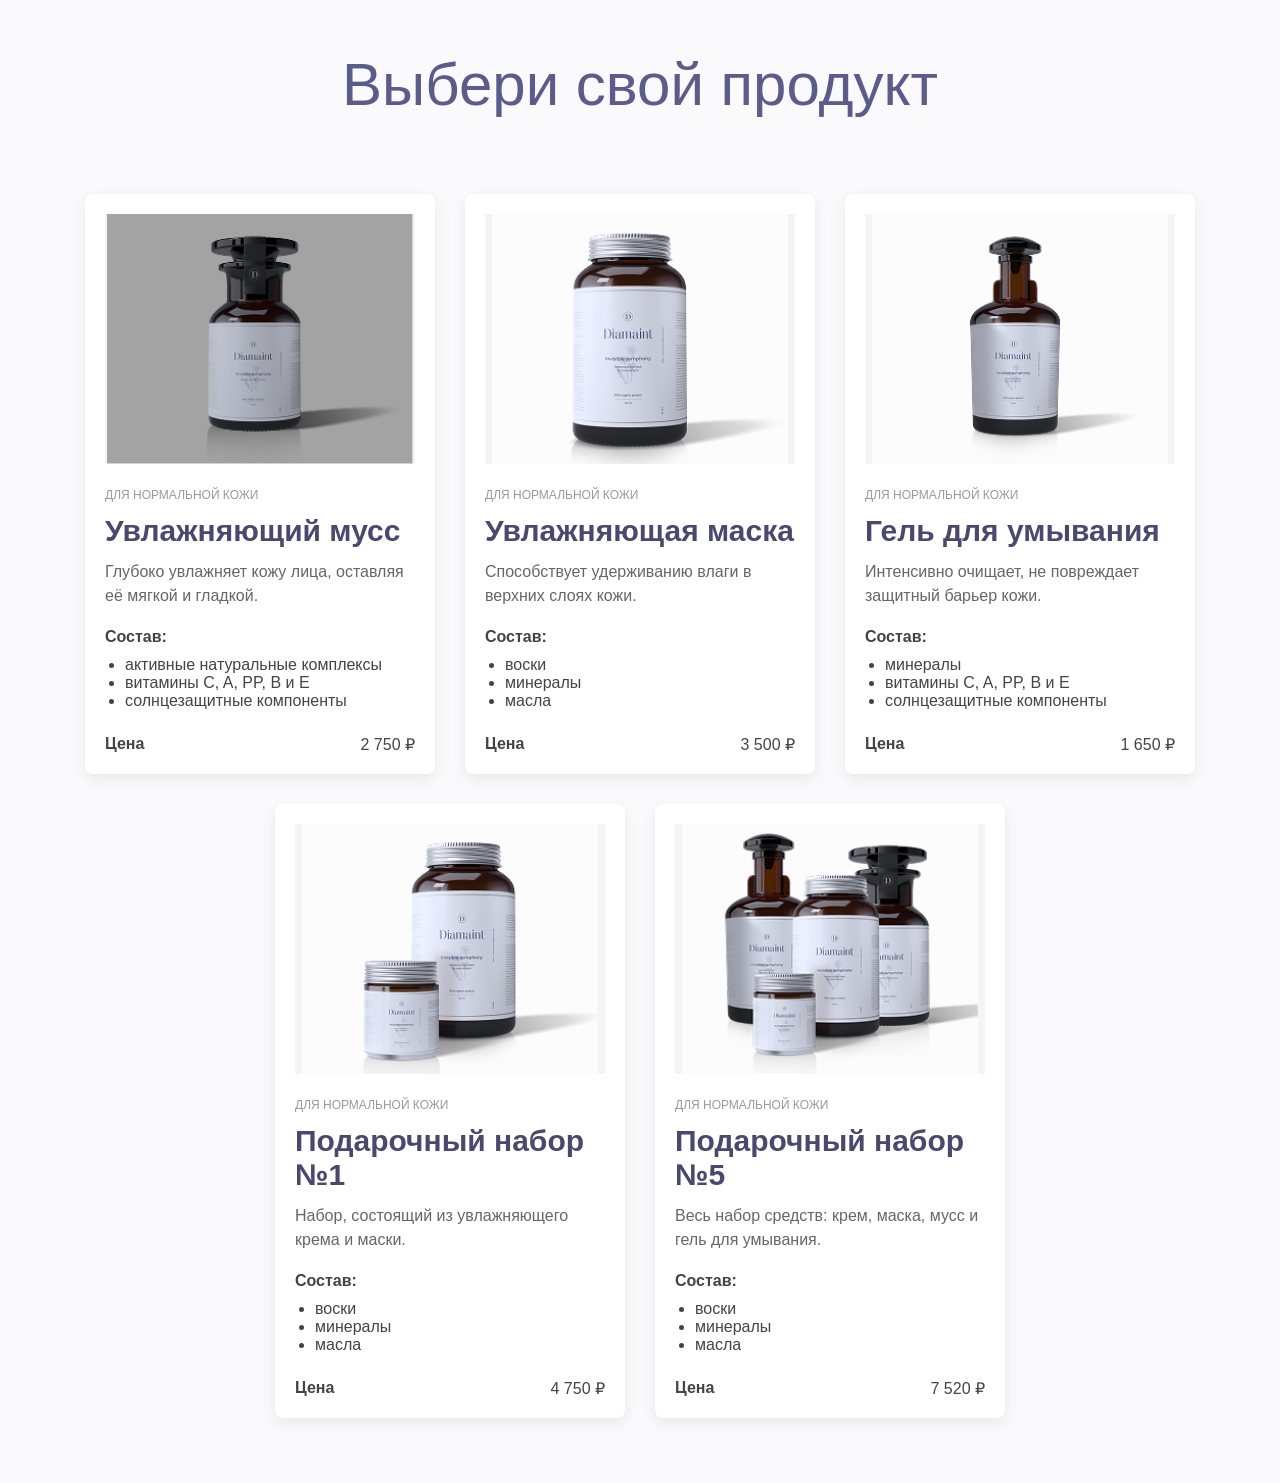
==== index.html @ f71fa983 "сверстал и стилизовал все карточки" ====
<!DOCTYPE html>
<html lang="ru">
<head>
    <meta charset="UTF-8">
    <meta name="viewport" content="width=device-width, initial-scale=1.0">
    <title>Каталог продуктов</title>
    <link rel="stylesheet" href="style.css">

</head>
<body>

<div class="catalog">

<h1>Выбери свой продукт</h1>

<div class="products">

<div class="product product-mousse">

<img src="img\mousse.jpg">

<p class="skin">Для нормальной кожи</p>

<h2>Увлажняющий мусс</h2>

<p class="description">
Глубоко увлажняет кожу лица, оставляя её мягкой и гладкой.
</p>

<div class="ingredients">
<b>Состав:</b>

<ul>
<li>активные натуральные комплексы</li>
<li>витамины C, A, PP, B и E</li>
<li>солнцезащитные компоненты</li>
</ul>

</div>

<div class="price">
<b>Цена</b>
<span>2 750 &#8381;</span>
</div>

</div>

<div class="product product-mask">

<img src="img\mask.png">

<p class="skin">Для нормальной кожи</p>

<h2>Увлажняющая маска</h2>

<p class="description">
Способствует удерживанию влаги в верхних слоях кожи.
</p>

<div class="ingredients">
<b>Состав:</b>

<ul>
<li>воски</li>
<li>минералы</li>
<li>масла</li>
</ul>

</div>

<div class="price">
<b>Цена</b>
<span>3 500 &#8381;</span>
</div>

</div>

<div class="product product-gel">

<img src="img\gel.png">

<p class="skin">Для нормальной кожи</p>

<h2>Гель для умывания</h2>

<p class="description">
Интенсивно очищает, не повреждает защитный барьер кожи.
</p>

<div class="ingredients">
<b>Состав:</b>

<ul>
<li>минералы</li>
<li>витамины C, A, PP, B и E</li>
<li>солнцезащитные компоненты</li>
</ul>

</div>

<div class="price">
<b>Цена</b>
<span>1 650 &#8381;</span>
</div>

</div>

<div class="product gift-set-1">

<img src="img\gift-set1.png">

<p class="skin">Для нормальной кожи</p>

<h2>Подарочный набор №1</h2>

<p class="description">
Набор, состоящий из увлажняющего крема и маски.
</p>

<div class="ingredients">
<b>Состав:</b>

<ul>
<li>воски</li>
<li>минералы</li>
<li>масла</li>
</ul>

</div>

<div class="price">
<b>Цена</b>
<span>4 750 &#8381;</span>
</div>

</div>

<div class="product gift-set-5">

<img src="img\gift-set5.png">

<p class="skin">Для нормальной кожи</p>

<h2>Подарочный набор №5</h2>

<p class="description">
Весь набор средств: крем, маска, мусс и гель для умывания.
</p>

<div class="ingredients">
<b>Состав:</b>

<ul>
<li>воски</li>
<li>минералы</li>
<li>масла</li>
</ul>

</div>

<div class="price">
<b>Цена</b>
<span>7 520 &#8381;</span>
</div>

</div>

</div>

</div>
---- style.css ----
*{
    margin:0;
    padding:0;
    box-sizing:border-box;
}

body{
    font-family:Arial, sans-serif;
    background:#faf9fc;
    color:#444;
}

.catalog{
    width:1200px;
    margin:50px auto;
    text-align:center;
}

.catalog h1{
    font-size:60px;
    color:#5b5b8c;
    font-weight:300;
    margin-bottom:60px;
}

.products{
    font-size:0;
}

.product{
    width:350px;
    display:inline-block;
    vertical-align:top;
    margin:15px;
    padding:20px;
    background:white;
    border-radius:8px;
    box-shadow:0 5px 15px rgba(0,0,0,.08);
    text-align:left;
    font-size:16px;
}

.product img{
    width:100%;
    height:250px;
    object-fit:contain;
    background:#f4f4f4;
}

.skin{
    margin-top:20px;
    font-size:12px;
    color:#999;
    text-transform:uppercase;
}

.product h2{
    margin:12px 0;
    color:#494970;
    font-size:30px;
}

.description{
    color:#666;
    line-height:24px;
}

.ingredients{
    margin-top:20px;
}

.ingredients ul{
    margin-left:20px;
    margin-top:10px;
}

.price{
    margin-top:25px;
}

.price span{
    float:right;
}
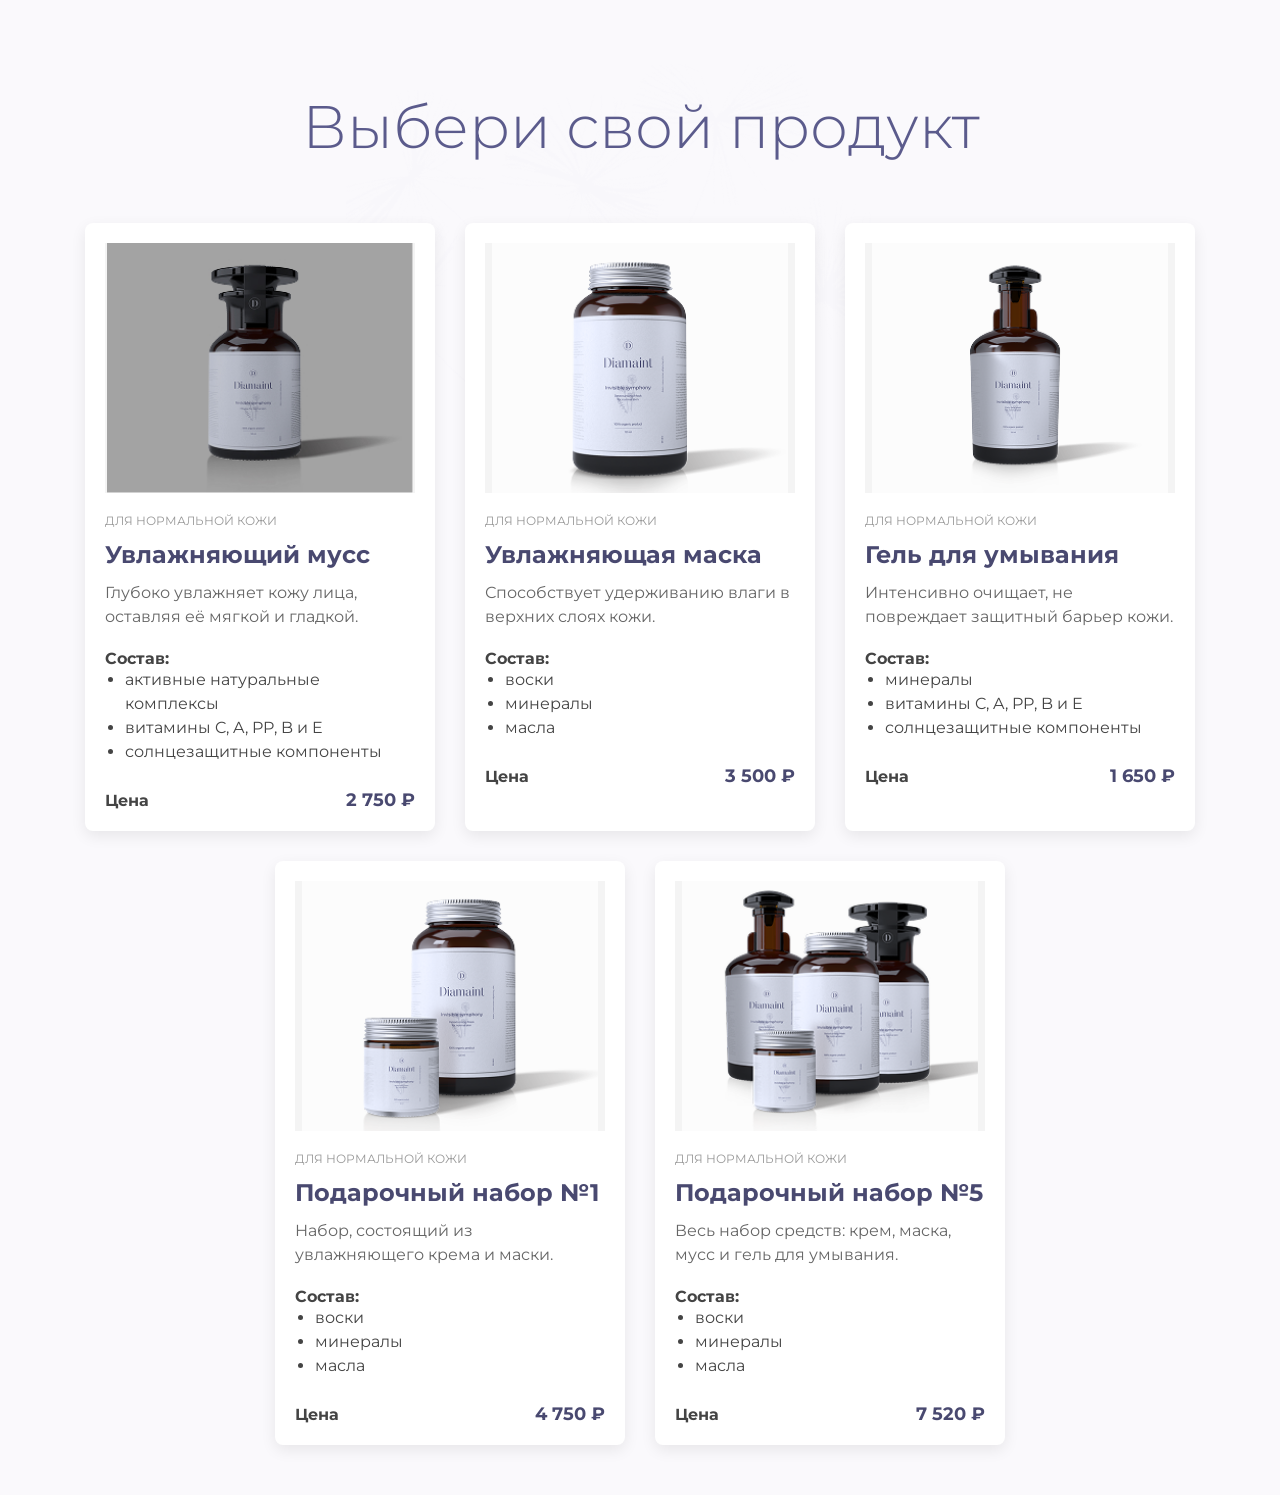
==== commit 8a5abf47: "Add flex layout and background" ====
--- a/index.html
+++ b/index.html
@@ -1,170 +1,149 @@
 <!DOCTYPE html>
 <html lang="ru">
 <head>
-    <meta charset="UTF-8">
-    <meta name="viewport" content="width=device-width, initial-scale=1.0">
-    <title>Каталог продуктов</title>
-    <link rel="stylesheet" href="style.css">
-
+  <meta charset="UTF-8">
+  <meta name="viewport" content="width=device-width, initial-scale=1.0">
+  <title>Каталог продуктов</title>
+  <link rel="stylesheet" href="style.css">
+  <link rel="preconnect" href="https://fonts.googleapis.com">
+  <link rel="preconnect" href="https://gstatic.com" crossorigin>
+  <link href="https://fonts.googleapis.com/css2?family=Montserrat:wght@400;500;700&display=swap" rel="stylesheet">
 </head>
 <body>
+  <div class="catalog">
+    <h1>Выбери свой продукт</h1>
 
-<div class="catalog">
+    <div class="products">
+      <div class="product product-mousse">
+        <img src="img/mousse.jpg" alt="Увлажняющий мусс">
 
-<h1>Выбери свой продукт</h1>
+        <p class="skin">Для нормальной кожи</p>
 
-<div class="products">
+        <h2>Увлажняющий мусс</h2>
 
-<div class="product product-mousse">
+        <p class="description">
+          Глубоко увлажняет кожу лица, оставляя её мягкой и гладкой.
+        </p>
 
-<img src="img\mousse.jpg">
+        <div class="ingredients">
+          <b>Состав:</b>
+          <ul>
+            <li>активные натуральные комплексы</li>
+            <li>витамины C, A, PP, B и E</li>
+            <li>солнцезащитные компоненты</li>
+          </ul>
+        </div>
 
-<p class="skin">Для нормальной кожи</p>
+        <div class="price">
+          <b>Цена</b>
+          <span>2 750 &#8381;</span>
+        </div>
+      </div>
 
-<h2>Увлажняющий мусс</h2>
+      <div class="product product-mask">
+        <img src="img/mask.png" alt="Увлажняющая маска">
 
-<p class="description">
-Глубоко увлажняет кожу лица, оставляя её мягкой и гладкой.
-</p>
+        <p class="skin">Для нормальной кожи</p>
 
-<div class="ingredients">
-<b>Состав:</b>
+        <h2>Увлажняющая маска</h2>
 
-<ul>
-<li>активные натуральные комплексы</li>
-<li>витамины C, A, PP, B и E</li>
-<li>солнцезащитные компоненты</li>
-</ul>
+        <p class="description">
+          Способствует удерживанию влаги в верхних слоях кожи.
+        </p>
 
-</div>
+        <div class="ingredients">
+          <b>Состав:</b>
+          <ul>
+            <li>воски</li>
+            <li>минералы</li>
+            <li>масла</li>
+          </ul>
+        </div>
 
-<div class="price">
-<b>Цена</b>
-<span>2 750 &#8381;</span>
-</div>
+        <div class="price">
+          <b>Цена</b>
+          <span>3 500 &#8381;</span>
+        </div>
+      </div>
 
-</div>
+      <div class="product product-gel">
+        <img src="img/gel.png" alt="Гель для умывания">
 
-<div class="product product-mask">
+        <p class="skin">Для нормальной кожи</p>
 
-<img src="img\mask.png">
+        <h2>Гель для умывания</h2>
 
-<p class="skin">Для нормальной кожи</p>
+        <p class="description">
+          Интенсивно очищает, не повреждает защитный барьер кожи.
+        </p>
 
-<h2>Увлажняющая маска</h2>
+        <div class="ingredients">
+          <b>Состав:</b>
+          <ul>
+            <li>минералы</li>
+            <li>витамины C, A, PP, B и E</li>
+            <li>солнцезащитные компоненты</li>
+          </ul>
+        </div>
 
-<p class="description">
-Способствует удерживанию влаги в верхних слоях кожи.
-</p>
+        <div class="price">
+          <b>Цена</b>
+          <span>1 650 &#8381;</span>
+        </div>
+      </div>
 
-<div class="ingredients">
-<b>Состав:</b>
+      <div class="product gift-set-1">
+        <img src="img/gift-set1.png" alt="Подарочный набор №1">
 
-<ul>
-<li>воски</li>
-<li>минералы</li>
-<li>масла</li>
-</ul>
+        <p class="skin">Для нормальной кожи</p>
 
-</div>
+        <h2>Подарочный набор №1</h2>
 
-<div class="price">
-<b>Цена</b>
-<span>3 500 &#8381;</span>
-</div>
+        <p class="description">
+          Набор, состоящий из увлажняющего крема и маски.
+        </p>
 
-</div>
+        <div class="ingredients">
+          <b>Состав:</b>
+          <ul>
+            <li>воски</li>
+            <li>минералы</li>
+            <li>масла</li>
+          </ul>
+        </div>
 
-<div class="product product-gel">
+        <div class="price">
+          <b>Цена</b>
+          <span>4 750 &#8381;</span>
+        </div>
+      </div>
 
-<img src="img\gel.png">
+      <div class="product gift-set-5">
+        <img src="img/gift-set5.png" alt="Подарочный набор №5">
 
-<p class="skin">Для нормальной кожи</p>
+        <p class="skin">Для нормальной кожи</p>
 
-<h2>Гель для умывания</h2>
+        <h2>Подарочный набор №5</h2>
 
-<p class="description">
-Интенсивно очищает, не повреждает защитный барьер кожи.
-</p>
+        <p class="description">
+          Весь набор средств: крем, маска, мусс и гель для умывания.
+        </p>
 
-<div class="ingredients">
-<b>Состав:</b>
+        <div class="ingredients">
+          <b>Состав:</b>
+          <ul>
+            <li>воски</li>
+            <li>минералы</li>
+            <li>масла</li>
+          </ul>
+        </div>
 
-<ul>
-<li>минералы</li>
-<li>витамины C, A, PP, B и E</li>
-<li>солнцезащитные компоненты</li>
-</ul>
-
-</div>
-
-<div class="price">
-<b>Цена</b>
-<span>1 650 &#8381;</span>
-</div>
-
-</div>
-
-<div class="product gift-set-1">
-
-<img src="img\gift-set1.png">
-
-<p class="skin">Для нормальной кожи</p>
-
-<h2>Подарочный набор №1</h2>
-
-<p class="description">
-Набор, состоящий из увлажняющего крема и маски.
-</p>
-
-<div class="ingredients">
-<b>Состав:</b>
-
-<ul>
-<li>воски</li>
-<li>минералы</li>
-<li>масла</li>
-</ul>
-
-</div>
-
-<div class="price">
-<b>Цена</b>
-<span>4 750 &#8381;</span>
-</div>
-
-</div>
-
-<div class="product gift-set-5">
-
-<img src="img\gift-set5.png">
-
-<p class="skin">Для нормальной кожи</p>
-
-<h2>Подарочный набор №5</h2>
-
-<p class="description">
-Весь набор средств: крем, маска, мусс и гель для умывания.
-</p>
-
-<div class="ingredients">
-<b>Состав:</b>
-
-<ul>
-<li>воски</li>
-<li>минералы</li>
-<li>масла</li>
-</ul>
-
-</div>
-
-<div class="price">
-<b>Цена</b>
-<span>7 520 &#8381;</span>
-</div>
-
-</div>
-
-</div>
-
-</div>+        <div class="price">
+          <b>Цена</b>
+          <span>7 520 &#8381;</span>
+        </div>
+      </div>
+    </div>
+  </div>
+</body>
+</html>
--- a/style.css
+++ b/style.css
@@ -1,85 +1,116 @@
-*{
-    margin:0;
-    padding:0;
-    box-sizing:border-box;
+* {
+  margin: 0;
+  padding: 0;
+  box-sizing: border-box;
 }
 
-body{
-    font-family:Arial, sans-serif;
-    background:#faf9fc;
-    color:#444;
+body {
+  font-family: "Montserrat", sans-serif;
+  background: #faf9fc;
+  color: #444;
 }
 
-.catalog{
-    width:1200px;
-    margin:50px auto;
-    text-align:center;
+.catalog {
+  width: 1200px;
+  margin: 50px auto;
+  padding-top: 40px;
+  text-align: center;
+  position: relative;
 }
 
-.catalog h1{
-    font-size:60px;
-    color:#5b5b8c;
-    font-weight:300;
-    margin-bottom:60px;
+.catalog::before {
+  content: "";
+  position: absolute;
+  top: -20px;
+  left: 50%;
+  transform: translateX(-50%);
+  width: 760px;
+  height: 520px;
+  background: url("img/background-flowers.png") no-repeat center;
+  background-size: contain;
+  opacity: 0.12;
+  z-index: -1;
 }
 
-.products{
-    font-size:0;
+.catalog h1 {
+  margin-bottom: 60px;
+  color: #5b5b8c;
+  font-size: 60px;
+  color: #5b5b8c;
+  font-weight: 300;
+  margin-bottom: 60px;
 }
 
-.product{
-    width:350px;
-    display:inline-block;
-    vertical-align:top;
-    margin:15px;
-    padding:20px;
-    background:white;
-    border-radius:8px;
-    box-shadow:0 5px 15px rgba(0,0,0,.08);
-    text-align:left;
-    font-size:16px;
+.products {
+  display: flex;
+  flex-wrap: wrap;
+  justify-content: center;
+  gap: 30px;
 }
 
-.product img{
-    width:100%;
-    height:250px;
-    object-fit:contain;
-    background:#f4f4f4;
+.product {
+  width: 350px;
+  padding: 20px;
+  background: #fff;
+  border-radius: 8px;
+  box-shadow: 0 5px 15px rgba(0, 0, 0, 0.08);
+  text-align: left;
 }
 
-.skin{
-    margin-top:20px;
-    font-size:12px;
-    color:#999;
-    text-transform:uppercase;
+.product img {
+  display: block;
+  width: 100%;
+  height: 250px;
+  object-fit: contain;
+  background: #f4f4f4;
 }
 
-.product h2{
-    margin:12px 0;
-    color:#494970;
-    font-size:30px;
+.skin {
+  margin-top: 20px;
+  color: #999;
+  font-size: 12px;
+  text-transform: uppercase;
 }
 
-.description{
-    color:#666;
-    line-height:24px;
+.product h2 {
+  margin: 12px 0;
+  color: #494970;
+  font-size: 24px;
 }
 
-.ingredients{
-    margin-top:20px;
+.description {
+  color: #666;
+  line-height: 24px;
 }
 
-.ingredients ul{
-    margin-left:20px;
-    margin-top:10px;
+.ingredients {
+  margin-top: 20px;
 }
 
-.price{
-    margin-top:25px;
+.ingredients p {
+  margin-bottom: 10px;
+  font-weight: bold;
 }
 
-.price span{
-    float:right;
+.ingredients ul {
+  margin-left: 20px;
+  line-height: 24px;
 }
 
+.price {
+  display: flex;
+  justify-content: space-between;
+  align-items: center;
+  margin-top: 25px;
+}
 
+.price strong {
+  color: #494970;
+  font-size: 18px;
+}
+
+.price span {
+  color: #494970;
+  font-size: 18px;
+  font-weight: bold;
+}
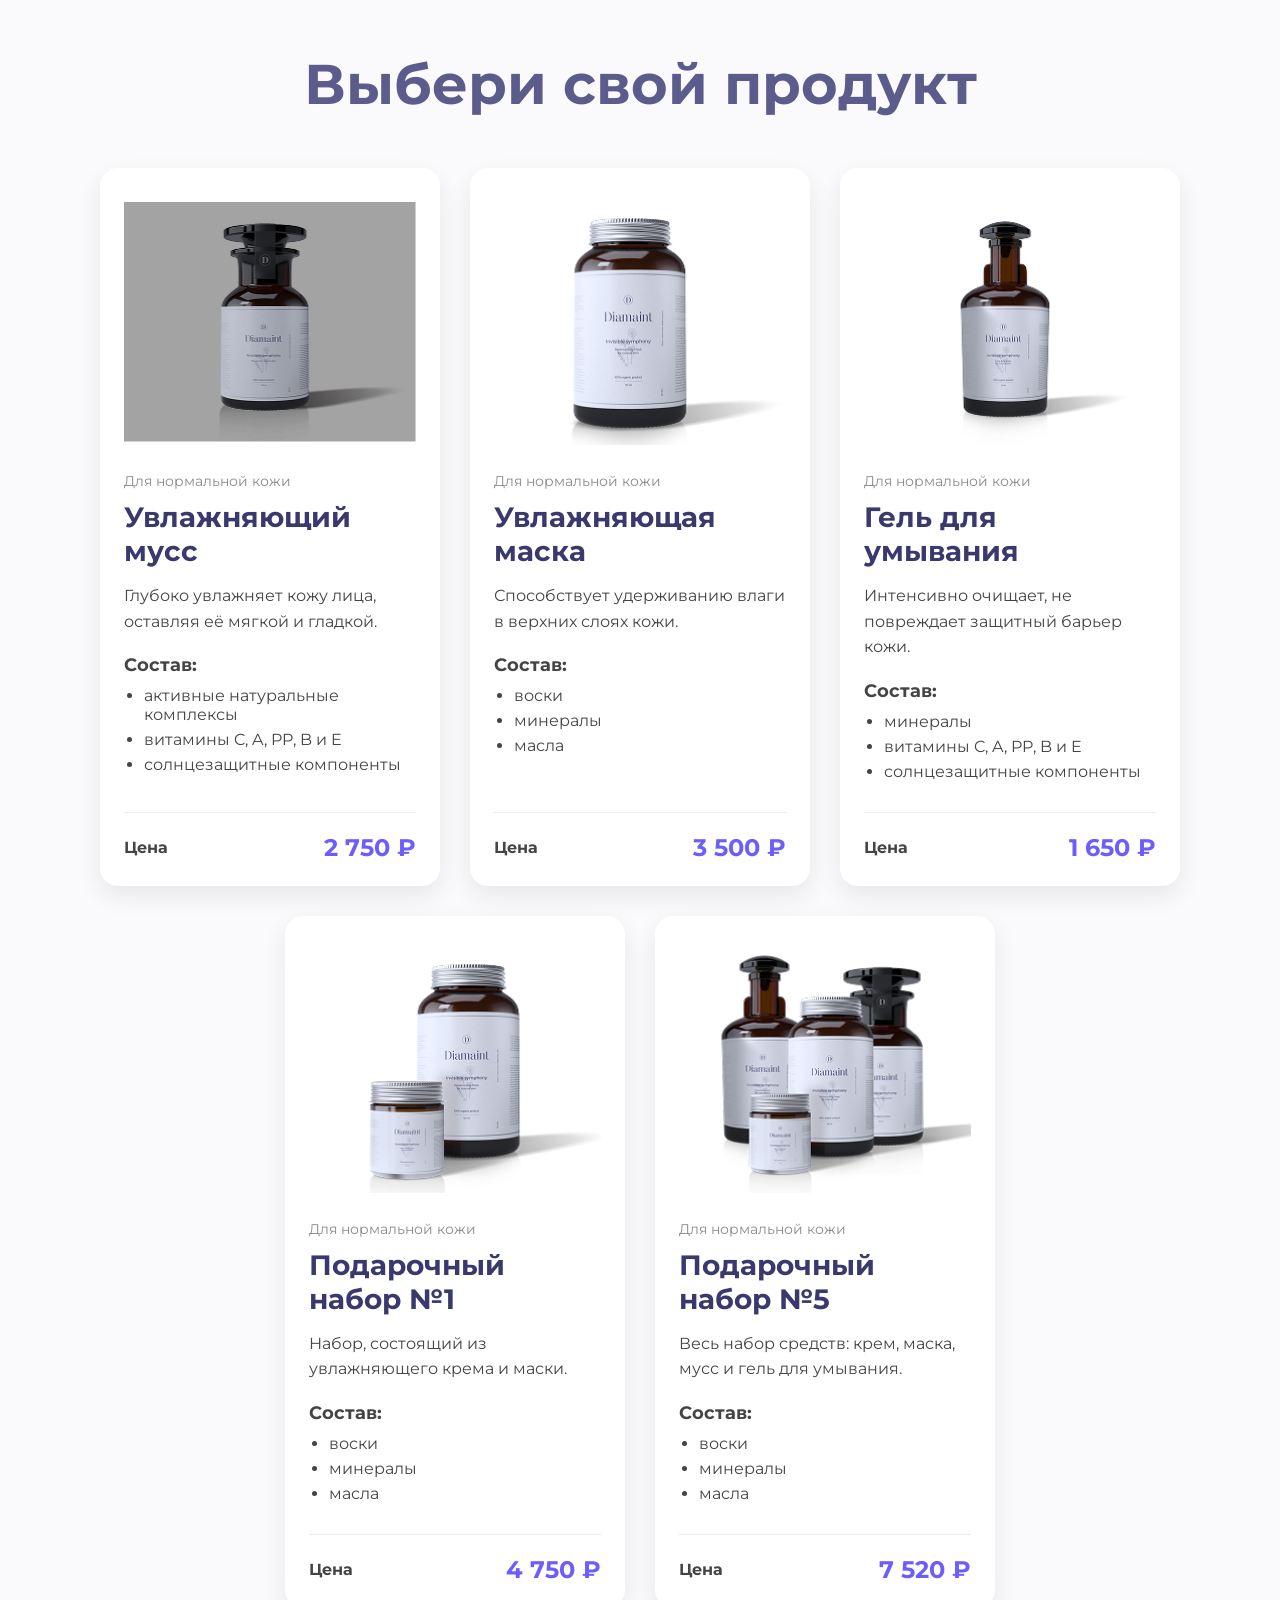
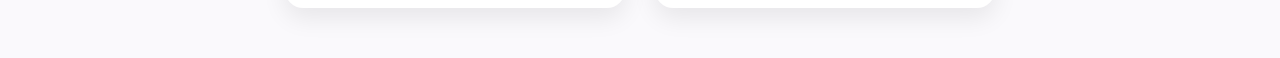
==== commit cfc49364: "applied the BEM system" ====
--- a/index.html
+++ b/index.html
@@ -4,146 +4,157 @@
   <meta charset="UTF-8">
   <meta name="viewport" content="width=device-width, initial-scale=1.0">
   <title>Каталог продуктов</title>
+
   <link rel="stylesheet" href="style.css">
+
   <link rel="preconnect" href="https://fonts.googleapis.com">
-  <link rel="preconnect" href="https://gstatic.com" crossorigin>
+  <link rel="preconnect" href="https://fonts.gstatic.com" crossorigin>
+
   <link href="https://fonts.googleapis.com/css2?family=Montserrat:wght@400;500;700&display=swap" rel="stylesheet">
 </head>
+
 <body>
-  <div class="catalog">
-    <h1>Выбери свой продукт</h1>
+  <section class="catalog">
+    <h1 class="catalog__title">Выбери свой продукт</h1>
 
-    <div class="products">
-      <div class="product product-mousse">
-        <img src="img/mousse.jpg" alt="Увлажняющий мусс">
+    <div class="catalog__products">
 
-        <p class="skin">Для нормальной кожи</p>
+      <article class="product product--mousse">
+        <img class="product__image" src="img/mousse.jpg" alt="Увлажняющий мусс">
 
-        <h2>Увлажняющий мусс</h2>
+        <p class="product__skin">Для нормальной кожи</p>
 
-        <p class="description">
+        <h2 class="product__title">Увлажняющий мусс</h2>
+
+        <p class="product__description">
           Глубоко увлажняет кожу лица, оставляя её мягкой и гладкой.
         </p>
 
-        <div class="ingredients">
-          <b>Состав:</b>
-          <ul>
-            <li>активные натуральные комплексы</li>
-            <li>витамины C, A, PP, B и E</li>
-            <li>солнцезащитные компоненты</li>
+        <div class="product__ingredients">
+          <h3 class="product__ingredients-title">Состав:</h3>
+
+          <ul class="product__ingredients-list">
+            <li class="product__ingredients-item">активные натуральные комплексы</li>
+            <li class="product__ingredients-item">витамины C, A, PP, B и E</li>
+            <li class="product__ingredients-item">солнцезащитные компоненты</li>
           </ul>
         </div>
 
-        <div class="price">
-          <b>Цена</b>
-          <span>2 750 &#8381;</span>
+        <div class="product__price">
+          <span class="product__price-title">Цена</span>
+          <span class="product__price-value">2 750 &#8381;</span>
         </div>
-      </div>
+      </article>
 
-      <div class="product product-mask">
-        <img src="img/mask.png" alt="Увлажняющая маска">
+      <article class="product product--mask">
+        <img class="product__image" src="img/mask.png" alt="Увлажняющая маска">
 
-        <p class="skin">Для нормальной кожи</p>
+        <p class="product__skin">Для нормальной кожи</p>
 
-        <h2>Увлажняющая маска</h2>
+        <h2 class="product__title">Увлажняющая маска</h2>
 
-        <p class="description">
+        <p class="product__description">
           Способствует удерживанию влаги в верхних слоях кожи.
         </p>
 
-        <div class="ingredients">
-          <b>Состав:</b>
-          <ul>
-            <li>воски</li>
-            <li>минералы</li>
-            <li>масла</li>
+        <div class="product__ingredients">
+          <h3 class="product__ingredients-title">Состав:</h3>
+
+          <ul class="product__ingredients-list">
+            <li class="product__ingredients-item">воски</li>
+            <li class="product__ingredients-item">минералы</li>
+            <li class="product__ingredients-item">масла</li>
           </ul>
         </div>
 
-        <div class="price">
-          <b>Цена</b>
-          <span>3 500 &#8381;</span>
+        <div class="product__price">
+          <span class="product__price-title">Цена</span>
+          <span class="product__price-value">3 500 &#8381;</span>
         </div>
-      </div>
+      </article>
 
-      <div class="product product-gel">
-        <img src="img/gel.png" alt="Гель для умывания">
+      <article class="product product--gel">
+        <img class="product__image" src="img/gel.png" alt="Гель для умывания">
 
-        <p class="skin">Для нормальной кожи</p>
+        <p class="product__skin">Для нормальной кожи</p>
 
-        <h2>Гель для умывания</h2>
+        <h2 class="product__title">Гель для умывания</h2>
 
-        <p class="description">
+        <p class="product__description">
           Интенсивно очищает, не повреждает защитный барьер кожи.
         </p>
 
-        <div class="ingredients">
-          <b>Состав:</b>
-          <ul>
-            <li>минералы</li>
-            <li>витамины C, A, PP, B и E</li>
-            <li>солнцезащитные компоненты</li>
+        <div class="product__ingredients">
+          <h3 class="product__ingredients-title">Состав:</h3>
+
+          <ul class="product__ingredients-list">
+            <li class="product__ingredients-item">минералы</li>
+            <li class="product__ingredients-item">витамины C, A, PP, B и E</li>
+            <li class="product__ingredients-item">солнцезащитные компоненты</li>
           </ul>
         </div>
 
-        <div class="price">
-          <b>Цена</b>
-          <span>1 650 &#8381;</span>
+        <div class="product__price">
+          <span class="product__price-title">Цена</span>
+          <span class="product__price-value">1 650 &#8381;</span>
         </div>
-      </div>
+      </article>
 
-      <div class="product gift-set-1">
-        <img src="img/gift-set1.png" alt="Подарочный набор №1">
+      <article class="product product--gift-set-1">
+        <img class="product__image" src="img/gift-set1.png" alt="Подарочный набор №1">
 
-        <p class="skin">Для нормальной кожи</p>
+        <p class="product__skin">Для нормальной кожи</p>
 
-        <h2>Подарочный набор №1</h2>
+        <h2 class="product__title">Подарочный набор №1</h2>
 
-        <p class="description">
+        <p class="product__description">
           Набор, состоящий из увлажняющего крема и маски.
         </p>
 
-        <div class="ingredients">
-          <b>Состав:</b>
-          <ul>
-            <li>воски</li>
-            <li>минералы</li>
-            <li>масла</li>
+        <div class="product__ingredients">
+          <h3 class="product__ingredients-title">Состав:</h3>
+
+          <ul class="product__ingredients-list">
+            <li class="product__ingredients-item">воски</li>
+            <li class="product__ingredients-item">минералы</li>
+            <li class="product__ingredients-item">масла</li>
           </ul>
         </div>
 
-        <div class="price">
-          <b>Цена</b>
-          <span>4 750 &#8381;</span>
+        <div class="product__price">
+          <span class="product__price-title">Цена</span>
+          <span class="product__price-value">4 750 &#8381;</span>
         </div>
-      </div>
+      </article>
 
-      <div class="product gift-set-5">
-        <img src="img/gift-set5.png" alt="Подарочный набор №5">
+      <article class="product product--gift-set-5">
+        <img class="product__image" src="img/gift-set5.png" alt="Подарочный набор №5">
 
-        <p class="skin">Для нормальной кожи</p>
+        <p class="product__skin">Для нормальной кожи</p>
 
-        <h2>Подарочный набор №5</h2>
+        <h2 class="product__title">Подарочный набор №5</h2>
 
-        <p class="description">
+        <p class="product__description">
           Весь набор средств: крем, маска, мусс и гель для умывания.
         </p>
 
-        <div class="ingredients">
-          <b>Состав:</b>
-          <ul>
-            <li>воски</li>
-            <li>минералы</li>
-            <li>масла</li>
+        <div class="product__ingredients">
+          <h3 class="product__ingredients-title">Состав:</h3>
+
+          <ul class="product__ingredients-list">
+            <li class="product__ingredients-item">воски</li>
+            <li class="product__ingredients-item">минералы</li>
+            <li class="product__ingredients-item">масла</li>
           </ul>
         </div>
 
-        <div class="price">
-          <b>Цена</b>
-          <span>7 520 &#8381;</span>
+        <div class="product__price">
+          <span class="product__price-title">Цена</span>
+          <span class="product__price-value">7 520 &#8381;</span>
         </div>
-      </div>
+      </article>
+
     </div>
-  </div>
+  </section>
 </body>
 </html>
--- a/style.css
+++ b/style.css
@@ -11,37 +11,20 @@
 }
 
 .catalog {
-  width: 1200px;
+  max-width: 1200px;
   margin: 50px auto;
-  padding-top: 40px;
-  text-align: center;
-  position: relative;
+  padding: 0 20px;
 }
 
-.catalog::before {
-  content: "";
-  position: absolute;
-  top: -20px;
-  left: 50%;
-  transform: translateX(-50%);
-  width: 760px;
-  height: 520px;
-  background: url("img/background-flowers.png") no-repeat center;
-  background-size: contain;
-  opacity: 0.12;
-  z-index: -1;
+.catalog__title {
+  margin-bottom: 50px;
+  text-align: center;
+  font-size: 56px;
+  font-weight: 700;
+  color: #5b5b8c;
 }
 
-.catalog h1 {
-  margin-bottom: 60px;
-  color: #5b5b8c;
-  font-size: 60px;
-  color: #5b5b8c;
-  font-weight: 300;
-  margin-bottom: 60px;
-}
-
-.products {
+.catalog__products {
   display: flex;
   flex-wrap: wrap;
   justify-content: center;
@@ -49,68 +32,78 @@
 }
 
 .product {
-  width: 350px;
-  padding: 20px;
-  background: #fff;
-  border-radius: 8px;
-  box-shadow: 0 5px 15px rgba(0, 0, 0, 0.08);
-  text-align: left;
+  display: flex;
+  flex-direction: column;
+  width: 340px;
+  padding: 24px;
+  background: #ffffff;
+  border-radius: 18px;
+  box-shadow: 0 10px 25px rgba(0, 0, 0, 0.08);
+  transition: transform .3s ease, box-shadow .3s ease;
 }
 
-.product img {
-  display: block;
-  width: 100%;
-  height: 250px;
-  object-fit: contain;
-  background: #f4f4f4;
+.product:hover {
+  transform: translateY(-8px);
+  box-shadow: 0 18px 35px rgba(0, 0, 0, 0.15);
 }
 
-.skin {
-  margin-top: 20px;
-  color: #999;
-  font-size: 12px;
-  text-transform: uppercase;
+.product__image {
+  width: 100%;
+  height: 260px;
+  object-fit: contain;
+  margin-bottom: 20px;
 }
 
-.product h2 {
-  margin: 12px 0;
-  color: #494970;
-  font-size: 24px;
+.product__skin {
+  margin-bottom: 10px;
+  font-size: 14px;
+  color: #8a8a8a;
 }
 
-.description {
-  color: #666;
-  line-height: 24px;
+.product__title {
+  margin-bottom: 15px;
+  font-size: 28px;
+  font-weight: 700;
+  color: #39396d;
 }
 
-.ingredients {
-  margin-top: 20px;
+.product__description {
+  margin-bottom: 20px;
+  line-height: 1.6;
 }
 
-.ingredients p {
-  margin-bottom: 10px;
-  font-weight: bold;
+.product__ingredients {
+  margin-bottom: 25px;
 }
 
-.ingredients ul {
-  margin-left: 20px;
-  line-height: 24px;
+.product__ingredients-title {
+  margin-bottom: 10px;
+  font-size: 18px;
 }
 
-.price {
+.product__ingredients-list {
+  padding-left: 20px;
+}
+
+.product__ingredients-item {
+  margin-bottom: 6px;
+}
+
+.product__price {
   display: flex;
   justify-content: space-between;
   align-items: center;
-  margin-top: 25px;
+  margin-top: auto;
+  padding-top: 20px;
+  border-top: 1px solid #ededed;
 }
 
-.price strong {
-  color: #494970;
-  font-size: 18px;
+.product__price-title {
+  font-weight: 700;
 }
 
-.price span {
-  color: #494970;
-  font-size: 18px;
-  font-weight: bold;
-}+.product__price-value {
+  font-size: 24px;
+  font-weight: 700;
+  color: #6d5dfc;
+}
